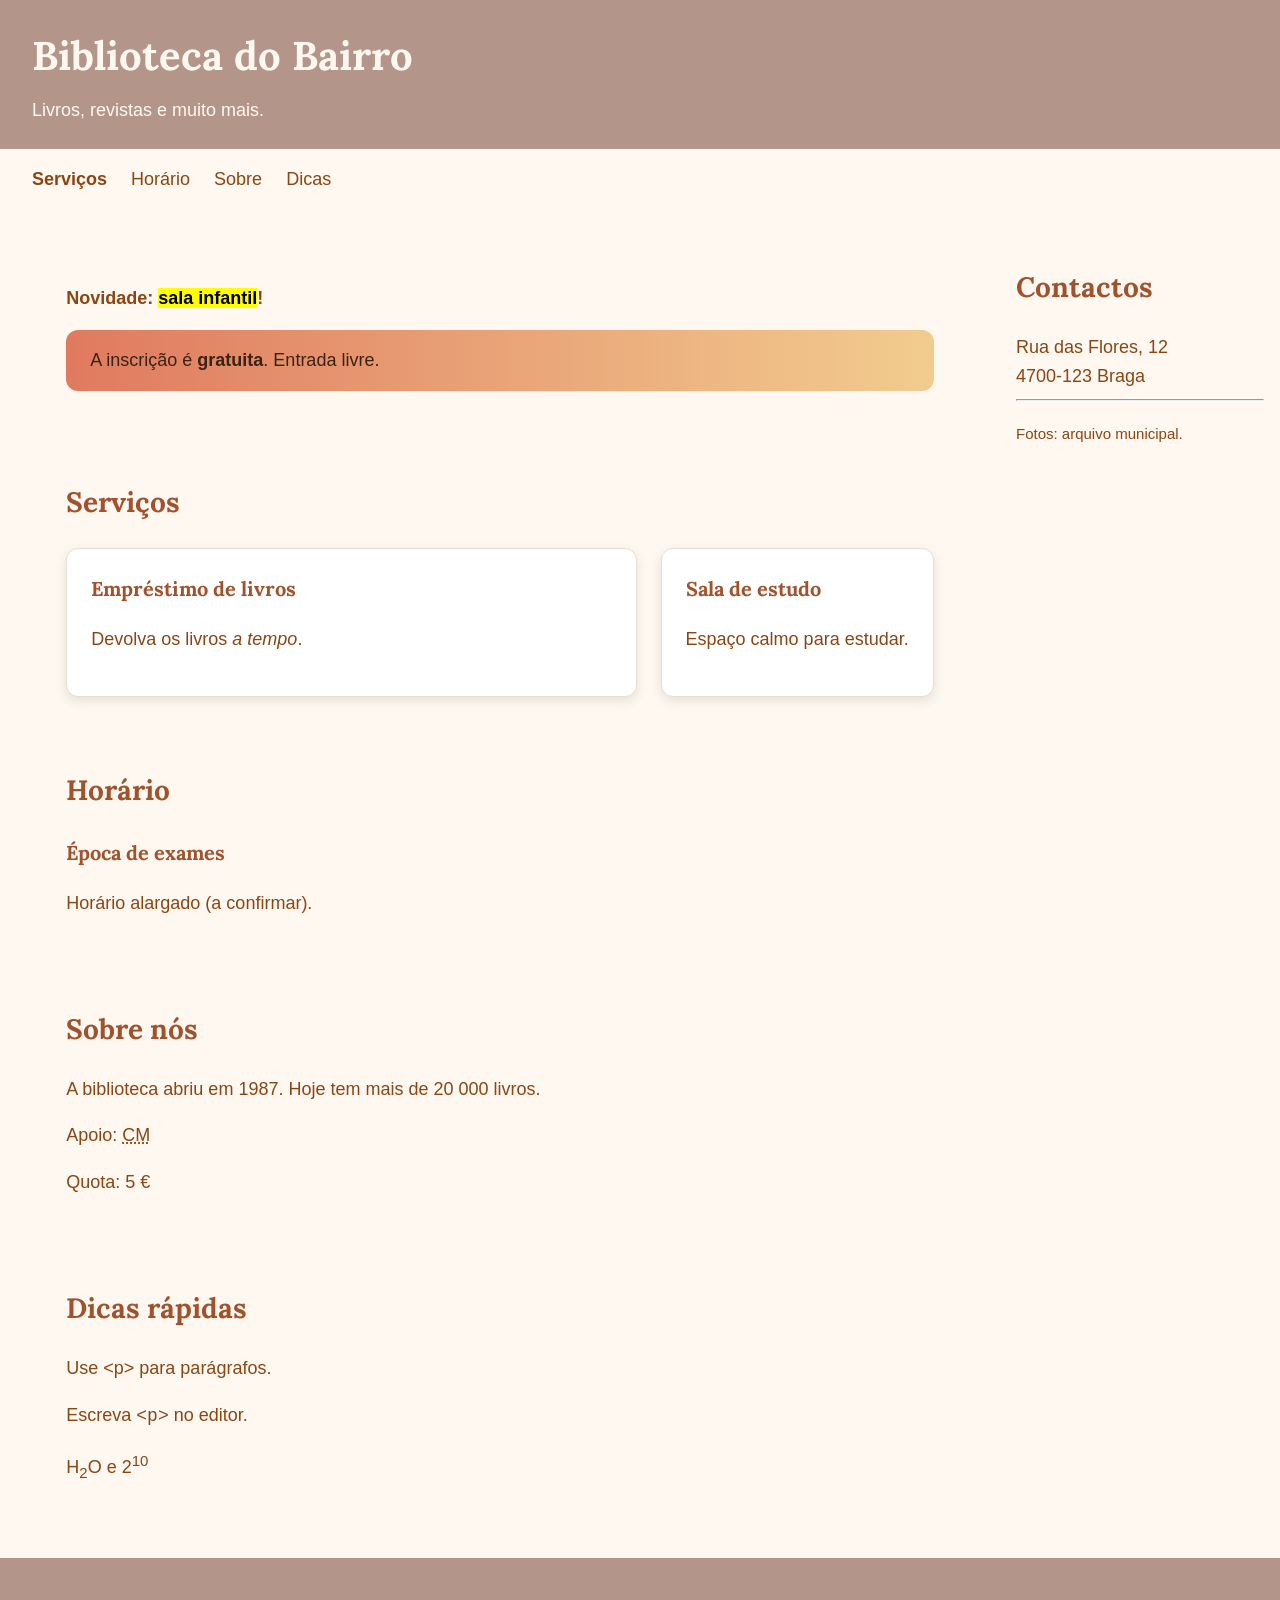
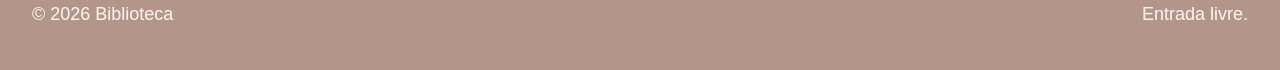
==== index.html @ 18b86ee5 "Primeiro commit" ====
<!DOCTYPE html>
<html lang="pt-PT">

<head>
  <meta charset="utf-8">
  <meta name="viewport" content="width=device-width, initial-scale=1">
  <title>Biblioteca do Bairro</title>
  <link href="https://fonts.googleapis.com/css2?family=Lora:wght@400;700&display=swap" rel="stylesheet">
  <link rel="stylesheet" href="estilos.css">
</head>

<body>

  <header>
    <h1>Biblioteca do Bairro</h1>
    <p>Livros, revistas e muito mais.</p>
  </header>

  <nav class="cabecalho" aria-label="Menu principal">
    <ul>
      <li><a href="#servicos">Serviços</a></li>
      <li><a href="#horario">Horário</a></li>
      <li><a href="#sobre">Sobre</a></li>
      <li><a href="#dicas">Dicas</a></li>
    </ul>
  </nav>

  <main>

    <section>
      <p class="destaque">Novidade: <mark>sala infantil</mark>!</p>
      <p class="aviso">A inscrição é <strong>gratuita</strong>. Entrada livre.</p>
    </section>

    <section id="servicos">
      <h2>Serviços</h2>
      <div class="catalogo">
        <article class="cartao cartao-largo">
          <h3>Empréstimo de livros</h3>
          <p>Devolva os livros <em>a tempo</em>.</p>
        </article>
        <article class="cartao">
          <h3>Sala de estudo</h3>
          <p>Espaço calmo para estudar.</p>
        </article>
      </div>
    </section>

    <section id="horario">
      <h2>Horário</h2>
      <h3>Época de exames</h3>
      <p>Horário alargado (a confirmar).</p>
    </section>

    <section id="sobre">
      <h2>Sobre nós</h2>
      <p>A biblioteca abriu em 1987.
        Hoje tem mais de 20&nbsp;000 livros.</p>
      <p>Apoio: <abbr title="Câmara Municipal">CM</abbr></p>
      <p>Quota: 5&nbsp;€</p>
    </section>

    <section id="dicas">
      <h2>Dicas rápidas</h2>
      <p>Use &lt;p&gt; para parágrafos.</p>
      <p>Escreva <code>&lt;p&gt;</code> no editor.</p>
      <p>H<sub>2</sub>O e 2<sup>10</sup></p>
    </section>

  </main>

  <aside>
    <h2>Contactos</h2>
    <address>
      Rua das Flores, 12<br>
      4700-123 Braga
    </address>
    <hr>
    <p><small>Fotos: arquivo municipal.</small></p>
  </aside>

  <footer>
    <div class="rodape">
      <p>&copy; 2026 Biblioteca</p>
      <p>Entrada livre.</p>
    </div>
  </footer>

</body>
</html>
---- estilos.css ----
/* Biblioteca do Bairro
   leonor ferreira . 06/11/2026 */
 

:root {
  --cor-principal: #b39689;
  --cor-destaque: #A84B33;
  --cor-fundo: #FFF8F0;
  --cor-texto: saddlebrown;
  --cor-titulo: #6B4226;
  --cor-borda: #E5DED3;
  --raio: 12px;
}
 

* {
  box-sizing: border-box;
}
 
body {
  margin: 0;
  background: var(--cor-fundo);
  color: var(--cor-texto);
  font-family: Arial, Helvetica, sans-serif;
  font-size: 1.125rem;
  line-height: 1.6;
}
 
img {
  max-width: 100%;
  height: auto;
}
 

h1, h2, h3 {
  font-family: "Lora", Georgia, serif;
  color: var(--cor-titulo);
}
 
h1 { font-size: 2.5rem; }
h2 { font-size: 1.75rem; color: sienna; }
h3 { font-size: 1.25rem; color: sienna; }
 
.destaque {
  color: #8B4513;
  font-weight: bold;
}
 
.etiqueta {
  text-transform: uppercase;
  letter-spacing: 2px;
  color: var(--cor-destaque);
}
address {
  font-style: normal;
}
 

main {
  max-width: 960px;
  margin: 0 auto;
  padding: 2rem 1rem;
}

nav li:first-child {
  font-weight: bold;
}
 
header, footer {
  padding: 1.5rem 2rem;
}
 
section {
  padding: 1.5rem 0;
}
 
header {
  background: var(--cor-principal);
  color: var(--cor-fundo);
}
 
header h1 {
  margin: 0 0 0.5rem;
  color: var(--cor-fundo);
}
 
header p {
  margin: 0;
}
 

nav {
  padding: 1rem 2rem;
}
 
nav a {
  color: var(--cor-texto);
  text-decoration: none;
}
 
nav a:hover {
  color: chocolate;
}
 
nav li:first-child {
  font-weight: bold;
}
 

.cabecalho {
  display: flex;
  flex-direction: column;
  gap: 1rem;
}
 
.cabecalho ul {
  display: flex;
  gap: 1.5rem;
  list-style: none;
  margin: 0;
  padding: 0;
}
 

.cartao {
  padding: 1.5rem;
  border: 1px solid var(--cor-borda);
  border-radius: var(--raio);
  background: white;
  box-shadow: 0 4px 12px rgb(0 0 0 / 0.1);
  transition: transform 0.2s, box-shadow 0.2s;
}
 
.cartao:hover {
  transform: translateY(-4px);
}
 
.cartao h3 {
  margin-top: 0;
}
 

.catalogo {
  display: grid;
  gap: 1.5rem;
  grid-template-columns: 1fr;
}
 
.aviso {
  padding: 1rem 1.5rem;
  background: linear-gradient(90deg, #E07A5F, #F2CC8F);
  color: #3B2314;
  border-radius: var(--raio);
}
 

.botao {
  display: inline-block;
  padding: 0.6rem 1.4rem;
  background: var(--cor-destaque);
  color: white;
  border-radius: 8px;
  text-decoration: none;
}
 

.rodape {
  display: flex;
  flex-direction: column;
  gap: 0.5rem;
}
 
footer {
  background: var(--cor-principal);
  color: var(--cor-fundo);
}
 

.equipa img {
  border-radius: 50%;
}
 

a:hover {
  color: var(--cor-destaque);
}
 
a:focus-visible,
.botao:focus-visible {
  outline: 3px solid var(--cor-principal);
  outline-offset: 3px;
}
 

@media (min-width: 768px) {
  .cabecalho {
    flex-direction: row;
    justify-content: space-between;
    align-items: center;
  }
 
  .catalogo {
    grid-template-columns: 1fr 1fr;
  }
 
  .cartao-largo {
    grid-column: span 2;
  }
 
  .rodape {
    flex-direction: row;
    justify-content: space-between;
  }
}
 

@media (min-width: 1024px) {
  .catalogo {
    grid-template-columns: repeat(3, 1fr);
  }
 
  body {
    display: grid;
    grid-template-columns: 1fr 280px;
    grid-template-areas:
      "topo topo"
      "menu menu"
      "conteudo lateral"
      "rodape rodape";
  }
 
  header { grid-area: topo; }
  nav    { grid-area: menu; }
  main   { grid-area: conteudo; }
  aside  { grid-area: lateral; padding: 2rem 1rem; }
  footer { grid-area: rodape; }
}
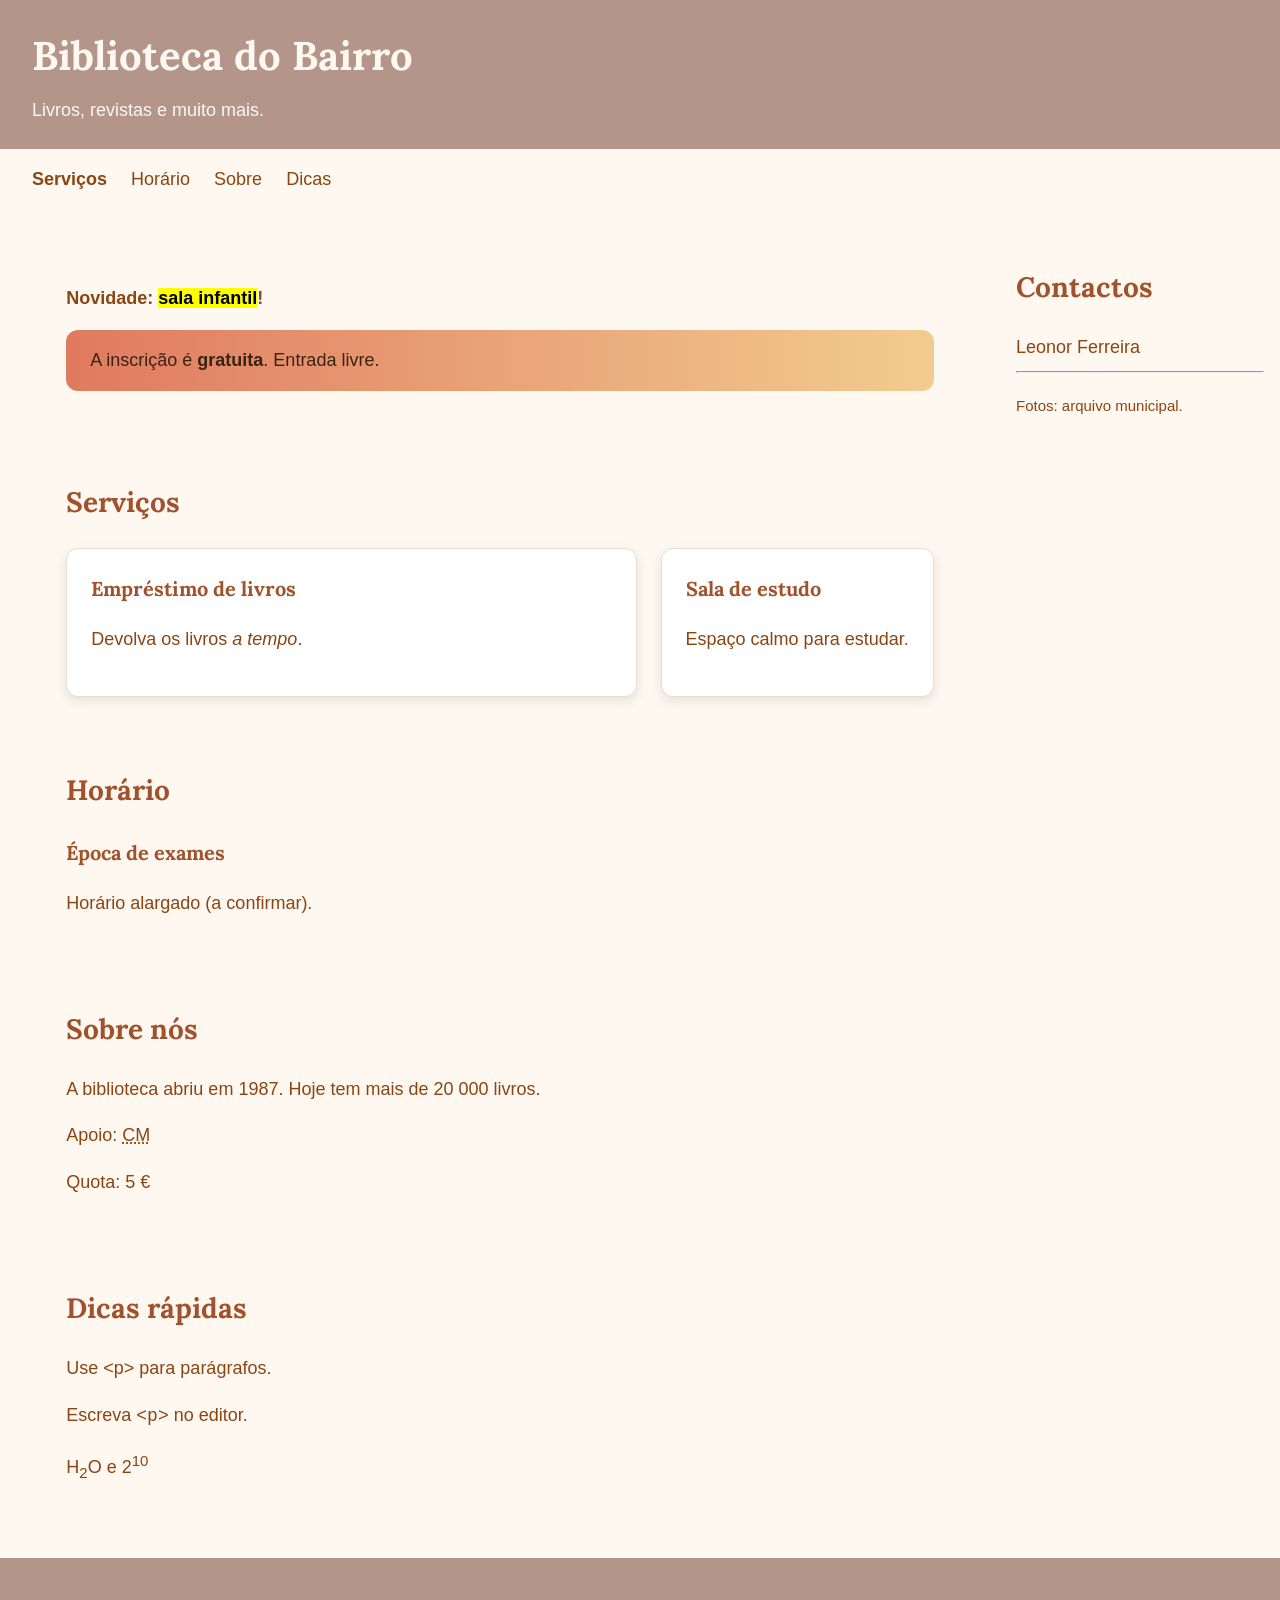
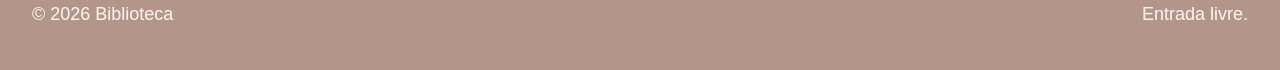
==== commit 8d42554d: "Atualiza contactos com o meu nome" ====
--- a/index.html
+++ b/index.html
@@ -69,15 +69,14 @@
 
   </main>
 
-  <aside>
-    <h2>Contactos</h2>
-    <address>
-      Rua das Flores, 12<br>
-      4700-123 Braga
-    </address>
-    <hr>
-    <p><small>Fotos: arquivo municipal.</small></p>
-  </aside>
+    <aside>
+  <h2>Contactos</h2>
+  <address>
+    Leonor Ferreira
+  </address>
+  <hr>
+  <p><small>Fotos: arquivo municipal.</small></p>
+</aside>
 
   <footer>
     <div class="rodape">
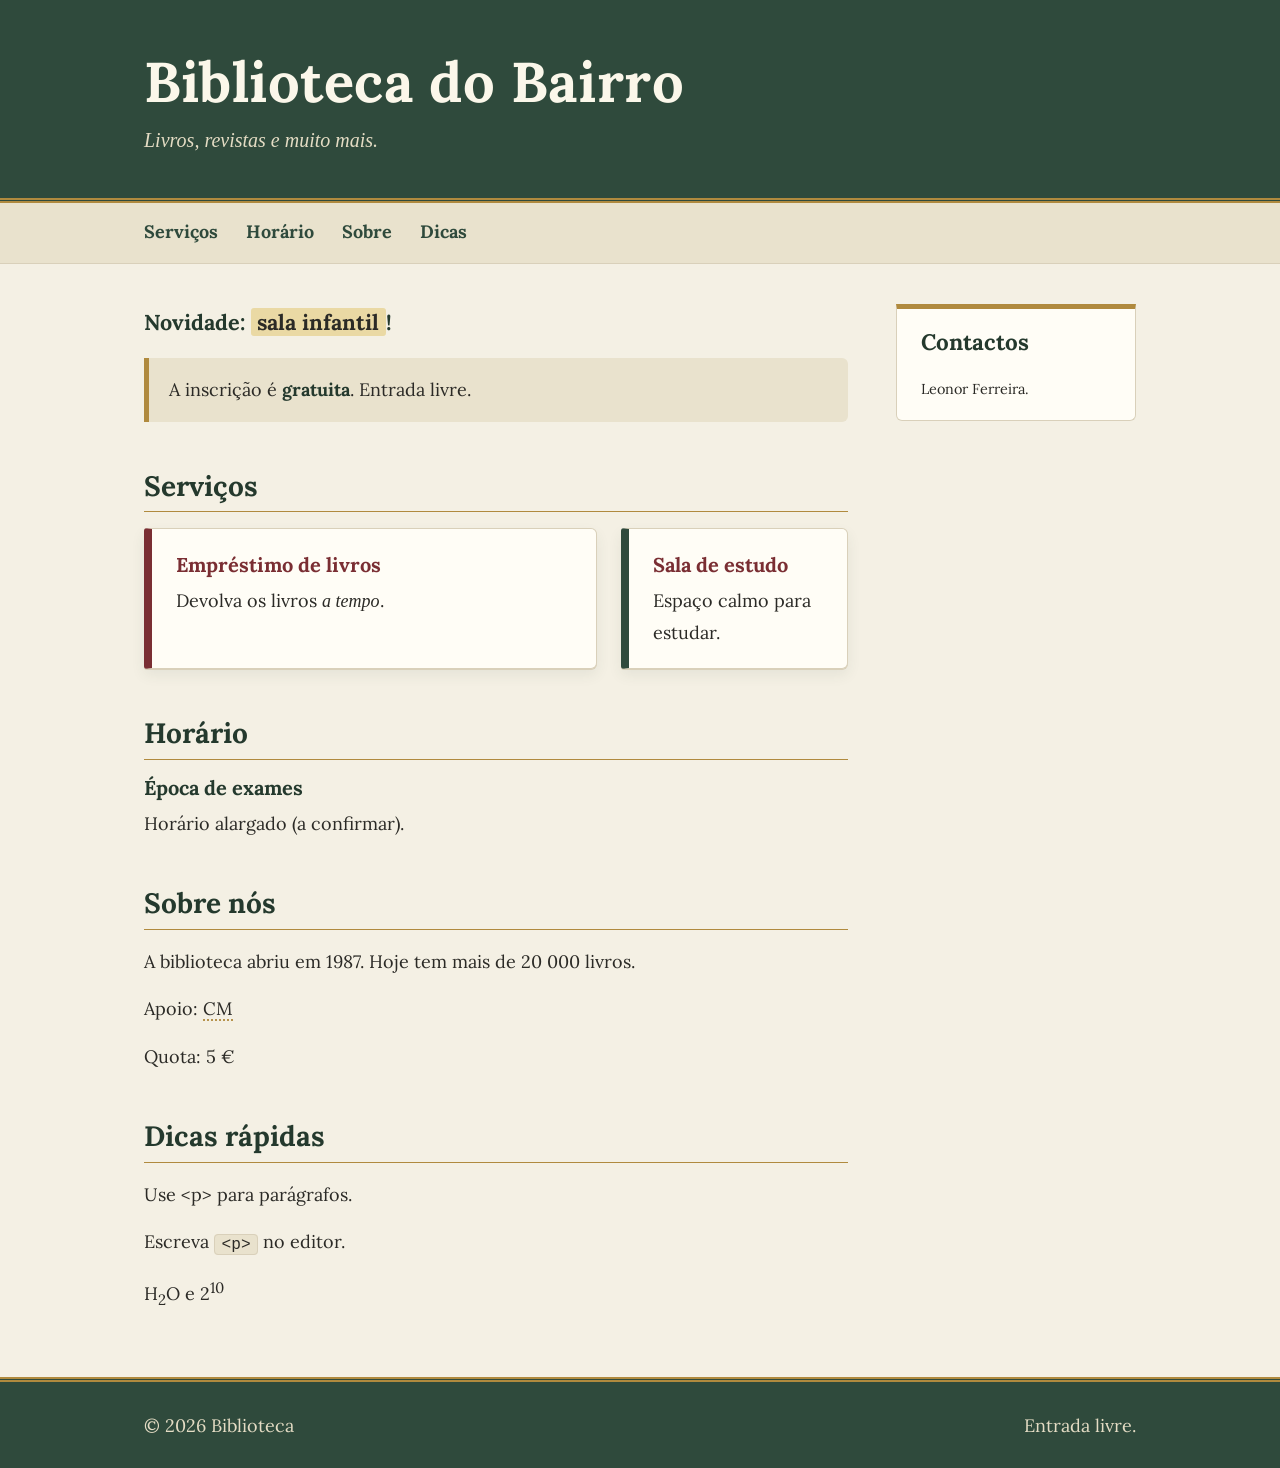
==== commit 47eec9c9: "Novo visual clássico e acolhedor" ====
--- a/index.html
+++ b/index.html
@@ -69,13 +69,9 @@
 
   </main>
 
-    <aside>
+  <aside>
   <h2>Contactos</h2>
-  <address>
-    Leonor Ferreira
-  </address>
-  <hr>
-  <p><small>Fotos: arquivo municipal.</small></p>
+  <p><small>Leonor Ferreira.</small></p>
 </aside>
 
   <footer>
--- a/estilos.css
+++ b/estilos.css
@@ -1,237 +1,356 @@
 /* Biblioteca do Bairro
-   leonor ferreira . 06/11/2026 */
- 
+   leonor ferreira . 06/11/2026
+   Visual clássico e acolhedor: verde-garrafa, papel e latão (13/11/2026) */
 
 :root {
-  --cor-principal: #b39689;
-  --cor-destaque: #A84B33;
-  --cor-fundo: #FFF8F0;
-  --cor-texto: saddlebrown;
-  --cor-titulo: #6B4226;
-  --cor-borda: #E5DED3;
-  --raio: 12px;
-}
- 
+  --cor-principal: #2f4a3c;      /* verde-garrafa */
+  --cor-destaque: #7a2e33;       /* tinto, como lombada de livro */
+  --cor-fundo: #f4f0e4;          /* papel */
+  --cor-fundo-escuro: #e9e2cd;   /* papel envelhecido */
+  --cor-cartao: #fffdf6;         /* ficha de catálogo */
+  --cor-texto: #2b2a26;
+  --cor-titulo: #24392d;
+  --cor-latao: #b08a3e;          /* só para filetes e realces */
+  --cor-borda: #d9d0ba;
+  --raio: 6px;
+  --largura-main: 44rem;
+  --largura-aside: 15rem;
+  --espaco-colunas: 3rem;
+}
 
 * {
   box-sizing: border-box;
 }
- 
+
+html {
+  scroll-behavior: smooth;
+  scroll-padding-top: 4.5rem;
+}
+
 body {
   margin: 0;
   background: var(--cor-fundo);
   color: var(--cor-texto);
-  font-family: Arial, Helvetica, sans-serif;
+  font-family: "Lora", Georgia, "Times New Roman", serif;
   font-size: 1.125rem;
-  line-height: 1.6;
-}
- 
-img {
-  max-width: 100%;
-  height: auto;
-}
- 
-
-h1, h2, h3 {
-  font-family: "Lora", Georgia, serif;
+  line-height: 1.75;
+
+  /* Grelha: margens | conteúdo | intervalo | lateral | margens */
+  display: grid;
+  grid-template-columns:
+    [full-start] minmax(1.25rem, 1fr)
+    [main-start] minmax(0, var(--largura-main))
+    [main-end] var(--espaco-colunas)
+    [aside-start] var(--largura-aside)
+    [aside-end] minmax(1.25rem, 1fr)
+    [full-end];
+  column-gap: 0;
+}
+
+/* ---------- Tipografia ---------- */
+
+h1,
+h2,
+h3 {
   color: var(--cor-titulo);
-}
- 
-h1 { font-size: 2.5rem; }
-h2 { font-size: 1.75rem; color: sienna; }
-h3 { font-size: 1.25rem; color: sienna; }
- 
-.destaque {
-  color: #8B4513;
-  font-weight: bold;
-}
- 
-.etiqueta {
-  text-transform: uppercase;
-  letter-spacing: 2px;
+  line-height: 1.2;
+  text-wrap: balance;
+}
+
+h2 {
+  font-size: 1.75rem;
+  margin: 0 0 1rem;
+  padding-bottom: 0.5rem;
+  border-bottom: 1px solid var(--cor-latao);
+}
+
+h3 {
+  font-size: 1.25rem;
+  margin: 0 0 0.5rem;
+}
+
+p {
+  margin: 0 0 1rem;
+}
+
+a {
   color: var(--cor-destaque);
-}
+  text-underline-offset: 0.2em;
+}
+
+a:hover {
+  color: var(--cor-principal);
+}
+
+:focus-visible {
+  outline: 3px solid var(--cor-latao);
+  outline-offset: 3px;
+}
+
+strong {
+  color: var(--cor-titulo);
+}
+
+mark {
+  background: #ead9a4;
+  color: var(--cor-texto);
+  padding: 0 0.3em;
+  border-radius: 3px;
+}
+
+abbr[title] {
+  text-decoration: underline dotted var(--cor-latao);
+  text-underline-offset: 0.2em;
+  cursor: help;
+}
+
+code {
+  background: var(--cor-fundo-escuro);
+  border: 1px solid var(--cor-borda);
+  border-radius: 4px;
+  padding: 0.05em 0.4em;
+  font-size: 0.9em;
+}
+
 address {
   font-style: normal;
 }
- 
-
-main {
-  max-width: 960px;
-  margin: 0 auto;
-  padding: 2rem 1rem;
-}
-
-nav li:first-child {
-  font-weight: bold;
-}
- 
-header, footer {
-  padding: 1.5rem 2rem;
-}
- 
-section {
-  padding: 1.5rem 0;
-}
- 
+
+hr {
+  border: 0;
+  border-top: 1px solid var(--cor-borda);
+  margin: 1.25rem 0;
+}
+
+small {
+  font-size: 0.9rem;
+}
+
+/* ---------- Cabeçalho ---------- */
+
 header {
+  grid-column: full-start / full-end;
+  grid-row: 1;
   background: var(--cor-principal);
-  color: var(--cor-fundo);
-}
- 
+  color: #f4f0e4;
+  padding: 3rem max(1.25rem, calc((100% - 62rem) / 2)) 2.5rem;
+  border-bottom: 5px double var(--cor-latao);
+}
+
 header h1 {
   margin: 0 0 0.5rem;
-  color: var(--cor-fundo);
-}
- 
+  color: #fbf7ea;
+  font-size: clamp(2.2rem, 6vw, 3.5rem);
+  letter-spacing: 0.01em;
+}
+
 header p {
   margin: 0;
-}
- 
-
-nav {
-  padding: 1rem 2rem;
-}
- 
-nav a {
-  color: var(--cor-texto);
-  text-decoration: none;
-}
- 
-nav a:hover {
-  color: chocolate;
-}
- 
-nav li:first-child {
-  font-weight: bold;
-}
- 
+  color: #e4dcc4;
+  font-size: 1.25rem;
+  font-style: italic;
+}
+
+/* ---------- Menu ---------- */
 
 .cabecalho {
-  display: flex;
-  flex-direction: column;
-  gap: 1rem;
-}
- 
+  grid-column: full-start / full-end;
+  grid-row: 2;
+  position: sticky;
+  top: 0;
+  z-index: 10;
+  background: var(--cor-fundo-escuro);
+  border-bottom: 1px solid var(--cor-borda);
+  padding: 0 max(1.25rem, calc((100% - 62rem) / 2));
+}
+
 .cabecalho ul {
   display: flex;
-  gap: 1.5rem;
+  flex-wrap: wrap;
+  gap: 0.25rem 1.75rem;
   list-style: none;
   margin: 0;
   padding: 0;
 }
- 
-
-.cartao {
-  padding: 1.5rem;
-  border: 1px solid var(--cor-borda);
-  border-radius: var(--raio);
-  background: white;
-  box-shadow: 0 4px 12px rgb(0 0 0 / 0.1);
-  transition: transform 0.2s, box-shadow 0.2s;
-}
- 
-.cartao:hover {
-  transform: translateY(-4px);
-}
- 
-.cartao h3 {
-  margin-top: 0;
-}
- 
+
+.cabecalho a {
+  display: inline-block;
+  padding: 0.8rem 0;
+  color: var(--cor-principal);
+  font-weight: 700;
+  text-decoration: none;
+  border-bottom: 3px solid transparent;
+  transition: color 0.2s, border-color 0.2s;
+}
+
+.cabecalho a:hover {
+  color: var(--cor-destaque);
+  border-bottom-color: var(--cor-latao);
+}
+
+/* ---------- Conteúdo principal ---------- */
+
+main {
+  grid-column: main-start / main-end;
+  grid-row: 3;
+  padding: 2.5rem 0 3rem;
+}
+
+/* Páginas sem coluna lateral usam a largura toda */
+body:not(:has(aside)) main {
+  grid-column: main-start / aside-end;
+}
+
+main section {
+  margin-bottom: 3rem;
+}
+
+main section:last-child {
+  margin-bottom: 0;
+}
+
+.destaque {
+  font-size: 1.35rem;
+  font-weight: 700;
+  color: var(--cor-titulo);
+  margin-bottom: 1rem;
+}
+
+.aviso {
+  background: var(--cor-fundo-escuro);
+  border-left: 5px solid var(--cor-latao);
+  border-radius: 0 var(--raio) var(--raio) 0;
+  padding: 1rem 1.25rem;
+  margin: 0;
+}
+
+/* ---------- Cartões (fichas de catálogo) ---------- */
 
 .catalogo {
   display: grid;
+  grid-template-columns: 2fr 1fr;
   gap: 1.5rem;
-  grid-template-columns: 1fr;
-}
- 
-.aviso {
-  padding: 1rem 1.5rem;
-  background: linear-gradient(90deg, #E07A5F, #F2CC8F);
-  color: #3B2314;
-  border-radius: var(--raio);
-}
- 
-
-.botao {
-  display: inline-block;
-  padding: 0.6rem 1.4rem;
-  background: var(--cor-destaque);
-  color: white;
-  border-radius: 8px;
-  text-decoration: none;
-}
- 
+}
+
+.cartao {
+  background: var(--cor-cartao);
+  border: 1px solid var(--cor-borda);
+  border-left: 8px solid var(--cor-principal); /* lombada */
+  border-radius: 3px var(--raio) var(--raio) 3px;
+  padding: 1.5rem 1.5rem 1.25rem;
+  box-shadow: 0 1px 0 var(--cor-borda), 0 6px 14px rgba(47, 74, 60, 0.08);
+}
+
+.cartao h3 {
+  color: var(--cor-destaque);
+}
+
+.cartao p:last-child {
+  margin-bottom: 0;
+}
+
+.cartao-largo {
+  border-left-color: var(--cor-destaque);
+}
+
+/* ---------- Coluna lateral ---------- */
+
+aside {
+  grid-column: aside-start / aside-end;
+  grid-row: 3;
+  align-self: start;
+  position: sticky;
+  top: 5rem;
+  margin: 2.5rem 0 3rem;
+  padding: 1.25rem 1.5rem 1rem;
+  background: var(--cor-cartao);
+  border: 1px solid var(--cor-borda);
+  border-top: 5px solid var(--cor-latao);
+  border-radius: 0 0 var(--raio) var(--raio);
+}
+
+aside h2 {
+  font-size: 1.4rem;
+  border-bottom: 0;
+  padding-bottom: 0;
+}
+
+aside p:last-child {
+  margin-bottom: 0;
+}
+
+/* ---------- Rodapé ---------- */
+
+footer {
+  grid-column: full-start / full-end;
+  grid-row: 4;
+  background: var(--cor-principal);
+  color: #e4dcc4;
+  border-top: 5px double var(--cor-latao);
+  padding: 1.75rem max(1.25rem, calc((100% - 62rem) / 2));
+}
 
 .rodape {
   display: flex;
-  flex-direction: column;
-  gap: 0.5rem;
-}
- 
-footer {
-  background: var(--cor-principal);
-  color: var(--cor-fundo);
-}
- 
-
-.equipa img {
-  border-radius: 50%;
-}
- 
-
-a:hover {
-  color: var(--cor-destaque);
-}
- 
-a:focus-visible,
-.botao:focus-visible {
-  outline: 3px solid var(--cor-principal);
-  outline-offset: 3px;
-}
- 
-
-@media (min-width: 768px) {
-  .cabecalho {
-    flex-direction: row;
-    justify-content: space-between;
-    align-items: center;
-  }
- 
+  flex-wrap: wrap;
+  justify-content: space-between;
+  gap: 0.25rem 2rem;
+}
+
+.rodape p {
+  margin: 0;
+}
+
+/* ---------- Telemóvel e ecrãs estreitos ---------- */
+
+@media (max-width: 58rem) {
+  body {
+    grid-template-columns: [full-start] 1.25rem [main-start] minmax(0, 1fr) [main-end] 1.25rem [full-end];
+  }
+
+  main,
+  body:not(:has(aside)) main {
+    grid-column: main-start / main-end;
+  }
+
+  aside {
+    grid-column: main-start / main-end;
+    grid-row: 4;
+    position: static;
+    margin: 0 0 2.5rem;
+  }
+
+  footer {
+    grid-row: 5;
+  }
+
+  header,
+  .cabecalho,
+  footer {
+    padding-inline: 1.25rem;
+  }
+}
+
+@media (max-width: 40rem) {
+  body {
+    font-size: 1.0625rem;
+  }
+
   .catalogo {
-    grid-template-columns: 1fr 1fr;
-  }
- 
-  .cartao-largo {
-    grid-column: span 2;
-  }
- 
-  .rodape {
-    flex-direction: row;
-    justify-content: space-between;
-  }
-}
- 
-
-@media (min-width: 1024px) {
-  .catalogo {
-    grid-template-columns: repeat(3, 1fr);
-  }
- 
-  body {
-    display: grid;
-    grid-template-columns: 1fr 280px;
-    grid-template-areas:
-      "topo topo"
-      "menu menu"
-      "conteudo lateral"
-      "rodape rodape";
-  }
- 
-  header { grid-area: topo; }
-  nav    { grid-area: menu; }
-  main   { grid-area: conteudo; }
-  aside  { grid-area: lateral; padding: 2rem 1rem; }
-  footer { grid-area: rodape; }
+    grid-template-columns: 1fr;
+  }
+
+  .cabecalho ul {
+    gap: 0 1.25rem;
+  }
+}
+
+@media (prefers-reduced-motion: reduce) {
+  html {
+    scroll-behavior: auto;
+  }
+
+  .cabecalho a {
+    transition: none;
+  }
 }
